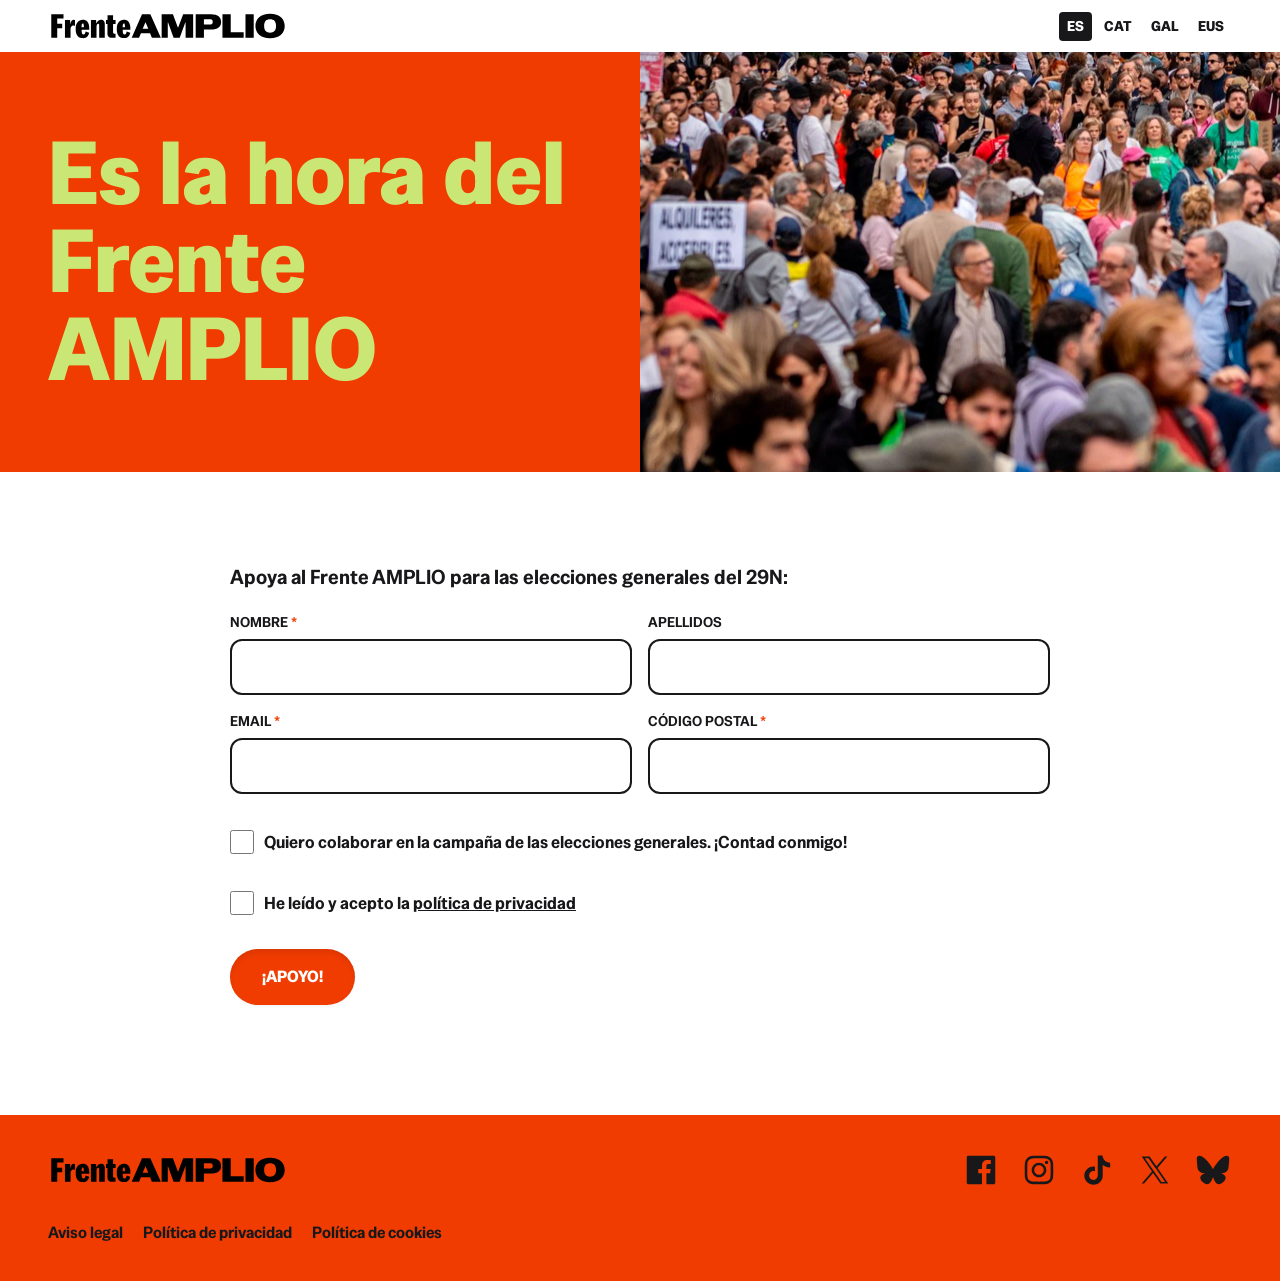
==== cat/index.html @ 1d63888c "add translations" ====
<!doctype html>
<html lang="ca">
<head>
  <meta charset="UTF-8">
  <meta name="viewport" content="width=device-width, initial-scale=1">
  <title>Front Ampli</title>
  <meta name="description" content="És l'hora del Front Ampli per a les eleccions generals del 29N">
  <meta property="og:locale" content="ca_ES">
  <meta property="og:type" content="website">
  <meta property="og:site_name" content="Front Ampli">
  <meta property="og:title" content="Front Ampli">
  <meta property="og:description" content="És l'hora del Front Ampli per a les eleccions generals del 29N">
  <meta property="og:url" content="https://frenteamplio.info/cat/">
  <meta property="og:image" content="https://frenteamplio.info/img/og.png">
  <meta property="og:image:alt" content="Front Ampli">
  <link rel="icon" type="image/png" href="/favicon/favicon-96x96.png" sizes="96x96" />
  <link rel="icon" type="image/svg+xml" href="/favicon/favicon.svg" />
  <link rel="shortcut icon" href="/favicon/favicon.ico" />
  <link rel="apple-touch-icon" sizes="180x180" href="/favicon/apple-touch-icon.png" />
  <meta name="apple-mobile-web-app-title" content="Front Ampli" />
  <link rel="manifest" href="/favicon/site.webmanifest" />
  <link rel="preload" href="/css/style.css" as="style" onload="this.onload=null;this.rel='stylesheet'">
  <noscript><link rel="stylesheet" href="/css/style.css"></noscript>
  <link rel="preload" as="image" href="/img/hero.png" fetchpriority="high">
  <style>
    *,*::before,*::after{box-sizing:border-box}
    body{margin:0;background:#fff;color:#18181b;font-family:"Special Gothic",system-ui,-apple-system,BlinkMacSystemFont,"Segoe UI",sans-serif;line-height:1.5}
    h1,p{overflow-wrap:break-word}
    h1{margin:0 0 16px;font-size:clamp(40px,7vw,88px);font-weight:700;line-height:1}
    p{margin:0 0 24px;font-size:clamp(16px,2vw,20px)}
    .site-header{display:flex;align-items:center;justify-content:space-between;padding:10px clamp(16px,4vw,48px)}
    .site-header a{color:inherit}
    .lang-switch{display:flex;gap:4px}
    .lang-switch a{padding:4px 8px;border-radius:4px;font-size:14px;font-weight:700;text-decoration:none}
    .lang-switch a[aria-current]{background:#18181b;color:#fff}
    .social{display:flex;flex-wrap:wrap;gap:20px;padding:0;list-style:none}
    .social li a{color:inherit;text-decoration:none}
    .social li a span{position:absolute;width:1px;height:1px;overflow:hidden;clip:rect(1px,1px,1px,1px)}
    .social li a svg{display:block;height:auto;max-width:100%;fill:#18181b}
    .hero{display:grid;grid-template-columns:1fr 1fr;align-items:stretch;}
    .hero-text{display:flex;flex-direction:column;align-items:flex-start;justify-content:center;padding:clamp(24px,6vw,80px) clamp(16px,4vw,48px)}
    @media(max-width:760px){.hero{grid-template-columns:1fr}.hero-image{min-height:240px;order:-1}.site-header .social{gap:10px}}
    @media(max-width:500px){.site-header .social{display:none}}
  </style>
</head>

<body class="body-home">
  <header class="site-header">
    <a class="logo" href="/cat/">
      <img src="/img/logo-cat.svg" alt="Logotip del Front Ampli" width="240px" height="32px">
    </a>
    <nav class="lang-switch" aria-label="Idioma"><a href="/" lang="es" hreflang="es" data-lang="es" title="Español">ES</a><a href="/cat/" lang="ca" hreflang="ca" data-lang="ca" title="Català" aria-current="true">CAT</a><a href="/gal/" lang="gl" hreflang="gl" data-lang="gl" title="Galego">GAL</a><a href="/eu/" lang="eu" hreflang="eu" data-lang="eu" title="Euskara">EUS</a></nav>
  </header>

  <main>
    <section class="hero">
      <div class="hero-text">
        <h1>És l'hora del Front Ampli</h1>
      </div>
      <div class="hero-image" role="img" aria-label="Imatge principal"></div>
    </section>

    <section class="join" id="apuntate">
      <div class="join-inner">
        <p id="signup-count" class="join-count" hidden></p>
        <p class="join-claim">
          <strong>Recolza el Front AMPLI per les eleccions generals del 29N:</strong>
        </p>

        <form id="registration-form" class="join-form" action="#" method="post">
          <div class="join-row">
            <label>
              <span>Nom</span>
              <input id="name" name="name" type="text" autocomplete="given-name" maxlength="100" required>
            </label>
            <label>
              <span>Cognoms</span>
              <input id="surname" name="surname" type="text" autocomplete="family-name" maxlength="100">
            </label>
          </div>
          <div class="join-row">
            <label>
              <span>Email</span>
              <input id="email" name="email" type="email" autocomplete="email" maxlength="254" required>
            </label>
            <label>
              <span>Codi postal</span>
              <input id="code" name="postal_code" type="text" autocomplete="postal-code" maxlength="30" pattern="\s*[A-Za-z0-9][A-Za-z0-9 \-]+\s*" title="Fes servir només lletres, números, espais o guions (mínim 2 caràcters)." required>
            </label>
          </div>
          <div class="join-row join-row--hpot" aria-hidden="true">
            <label>
              <span>País</span>
              <input id="country" name="country" type="text" tabindex="-1" autocomplete="off">
            </label>
          </div>

          <div class="consent">
            <input id="volunteer" name="volunteer" type="checkbox" value="true">
            <label for="volunteer">Vull col·laborar en la campanya de les eleccions generals. Compteu amb mi!</label>
          </div>

          <div class="consent">
            <input id="consent" name="consent" type="checkbox" value="true" required>
            <label for="consent">He llegit i accepto la <a href="/privacidad.html" target="_blank" rel="noopener">política de privacitat</a></label>
          </div>

          <div id="turnstile"></div>

          <button id="submit-button" class="btn" type="submit">A favor!</button>

          <p id="form-message" class="form-message" role="status" aria-live="polite"></p>
        </form>
      </div>
    </section>
  </main>

  <footer class="site-footer">
    <div class="site-footer-row">
      <a class="logo" href="/cat/">
        <img src="/img/logo-cat.svg" alt="Logotip del Front Ampli" width="240px" height="32px">
      </a>
      <ul class="social">
        <li>
          <a target="_blank" rel="noopener" href="https://www.facebook.com/people/Frente-Amplio/61595389439288/">
            <span>Facebook</span>
            <svg class="svg-icon" width="26" height="26" aria-hidden="true" role="img" focusable="false" viewBox="0 0 24 24" version="1.1" xmlns="http://www.w3.org/2000/svg" xmlns:xlink="http://www.w3.org/1999/xlink"><path d="M20.007,3H3.993C3.445,3,3,3.445,3,3.993v16.013C3,20.555,3.445,21,3.993,21h8.621v-6.971h-2.346v-2.717h2.346V9.31 c0-2.325,1.42-3.591,3.494-3.591c0.993,0,1.847,0.074,2.096,0.107v2.43l-1.438,0.001c-1.128,0-1.346,0.536-1.346,1.323v1.734h2.69 l-0.35,2.717h-2.34V21h4.587C20.555,21,21,20.555,21,20.007V3.993C21,3.445,20.555,3,20.007,3z"></path></svg>
          </a>
        </li>
        <li>
          <a target="_blank" rel="noopener" href="https://www.instagram.com/elfrenteamplio/">
            <span>Instagram</span>
            <svg class="svg-icon" width="26" height="26" aria-hidden="true" role="img" focusable="false" viewBox="0 0 24 24" version="1.1" xmlns="http://www.w3.org/2000/svg" xmlns:xlink="http://www.w3.org/1999/xlink"><path d="M12,4.622c2.403,0,2.688,0.009,3.637,0.052c0.877,0.04,1.354,0.187,1.671,0.31c0.42,0.163,0.72,0.358,1.035,0.673 c0.315,0.315,0.51,0.615,0.673,1.035c0.123,0.317,0.27,0.794,0.31,1.671c0.043,0.949,0.052,1.234,0.052,3.637 s-0.009,2.688-0.052,3.637c-0.04,0.877-0.187,1.354-0.31,1.671c-0.163,0.42-0.358,0.72-0.673,1.035 c-0.315,0.315-0.615,0.51-1.035,0.673c-0.317,0.123-0.794,0.27-1.671,0.31c-0.949,0.043-1.233,0.052-3.637,0.052 s-2.688-0.009-3.637-0.052c-0.877-0.04-1.354-0.187-1.671-0.31c-0.42-0.163-0.72-0.358-1.035-0.673 c-0.315-0.315-0.51-0.615-0.673-1.035c-0.123-0.317-0.27-0.794-0.31-1.671C4.631,14.688,4.622,14.403,4.622,12 s0.009-2.688,0.052-3.637c0.04-0.877,0.187-1.354,0.31-1.671c0.163-0.42,0.358-0.72,0.673-1.035 c0.315-0.315,0.615-0.51,1.035-0.673c0.317-0.123,0.794-0.27,1.671-0.31C9.312,4.631,9.597,4.622,12,4.622 M12,3 C9.556,3,9.249,3.01,8.289,3.054C7.331,3.098,6.677,3.25,6.105,3.472C5.513,3.702,5.011,4.01,4.511,4.511 c-0.5,0.5-0.808,1.002-1.038,1.594C3.25,6.677,3.098,7.331,3.054,8.289C3.01,9.249,3,9.556,3,12c0,2.444,0.01,2.751,0.054,3.711 c0.044,0.958,0.196,1.612,0.418,2.185c0.23,0.592,0.538,1.094,1.038,1.594c0.5,0.5,1.002,0.808,1.594,1.038 c0.572,0.222,1.227,0.375,2.185,0.418C9.249,20.99,9.556,21,12,21s2.751-0.01,3.711-0.054c0.958-0.044,1.612-0.196,2.185-0.418 c0.592-0.23,1.094-0.538,1.594-1.038c0.5-0.5,0.808-1.002,1.038-1.594c0.222-0.572,0.375-1.227,0.418-2.185 C20.99,14.751,21,14.444,21,12s-0.01-2.751-0.054-3.711c-0.044-0.958-0.196-1.612-0.418-2.185c-0.23-0.592-0.538-1.094-1.038-1.594 c-0.5-0.5-1.002-0.808-1.594-1.038c-0.572-0.222-1.227-0.375-2.185-0.418C14.751,3.01,14.444,3,12,3L12,3z M12,7.378 c-2.552,0-4.622,2.069-4.622,4.622S9.448,16.622,12,16.622s4.622-2.069,4.622-4.622S14.552,7.378,12,7.378z M12,15 c-1.657,0-3-1.343-3-3s1.343-3,3-3s3,1.343,3,3S13.657,15,12,15z M16.804,6.116c-0.596,0-1.08,0.484-1.08,1.08 s0.484,1.08,1.08,1.08c0.596,0,1.08-0.484,1.08-1.08S17.401,6.116,16.804,6.116z"></path></svg>
          </a>
        </li>
        <li>
          <a target="_blank" rel="noopener" href="https://www.tiktok.com/@elfrenteamplio">
            <span>TikTok</span>
            <svg class="svg-icon" width="26" height="26" aria-hidden="true" role="img" focusable="false" viewBox="0 0 24 24" version="1.1" xmlns="http://www.w3.org/2000/svg" xmlns:xlink="http://www.w3.org/1999/xlink"><path d="M20.2 7.4c-1.1 0-2-.4-2.8-.9-.9-.7-1.6-1.7-1.8-2.8-.1-.3-.1-.6-.1-.9h-3v12.7c0 1.2-.8 2.2-1.9 2.6-.3.1-.7.2-1 .1-.5 0-.9-.2-1.3-.4-.8-.5-1.3-1.3-1.3-2.3 0-1.5 1.2-2.8 2.8-2.8.3 0 .6.1.9.1V9.9c-.3 0-.6-.1-.9-.1-1.7 0-3.3.7-4.4 2-.8 1-1.4 2.2-1.4 3.4-.1 1.7.5 3.3 1.7 4.4.2.2.4.3.5.5 1 .8 2.3 1.2 3.6 1.2.3 0 .6 0 .9-.1 1.2-.2 2.4-.7 3.2-1.6 1.1-1.1 1.7-2.5 1.7-4V8.8c.5.4 1.1.7 1.7 1 1 .4 2 .6 3 .6V8.2l-.1-.8z"></path></svg>
          </a>
        </li>
        <li>
          <a target="_blank" rel="noopener" href="https://x.com/Frente_Amplio_">
            <span class="screen-reader-text">X</span>
            <svg class="svg-icon" width="26" height="26" aria-hidden="true" role="img" focusable="false" viewBox="0 0 24 24" version="1.1" xmlns="http://www.w3.org/2000/svg" xmlns:xlink="http://www.w3.org/1999/xlink"><path d="m13.6 10.7 6.2-7.3h-1.5l-5.4 6.3-4.3-6.2h-5l6.5 9.5-6.5 7.6h1.5l5.7-6.7 4.6 6.7h5l-6.8-9.9zm-2 2.4-.7-.9-5.3-7.6h2.3l4.3 6.1.7.9 5.5 7.9h-2.3l-4.5-6.4z"></path></svg>
          </a>
        </li>
        <li>
          <a target="_blank" rel="noopener" href="https://bsky.app/profile/frenteamplio.info">
            <span>Bsky</span>
            <svg class="svg-icon" width="26" height="26" aria-hidden="true" role="img" focusable="false" viewBox="0 0 24 24" version="1.1" xmlns="http://www.w3.org/2000/svg" xmlns:xlink="http://www.w3.org/1999/xlink"><path d="M6.19 4.19c2.35 1.76 4.88 5.34 5.81 7.26.93-1.92 3.46-5.5 5.81-7.26 1.7-1.27 4.44-2.26 4.44.88 0 .63-.36 5.26-.57 6.01-.73 2.61-3.4 3.28-5.77 2.88 4.15.71 5.2 3.04 2.92 5.38-4.33 4.44-6.22-1.11-6.7-2.54-.09-.26-.13-.38-.13-.28 0-.1-.04.02-.13.28-.48 1.42-2.38 6.98-6.7 2.54-2.28-2.34-1.22-4.67 2.92-5.38-2.37.4-5.04-.26-5.77-2.88-.21-.75-.57-5.39-.57-6.01 0-3.13 2.75-2.15 4.44-.88Z"></path></svg>
          </a>
        </li>
        <!-- <li>
          <a target="_blank" rel="noopener" href="https://www.youtube.com/@FRENTEAMPLIO/videos">
            <span>YouTube</span>
            <svg class="svg-icon" width="26" height="26" aria-hidden="true" role="img" focusable="false" viewBox="0 0 24 24" version="1.1" xmlns="http://www.w3.org/2000/svg" xmlns:xlink="http://www.w3.org/1999/xlink"><path d="M21.8,8.001c0,0-0.195-1.378-0.795-1.985c-0.76-0.797-1.613-0.801-2.004-0.847c-2.799-0.202-6.997-0.202-6.997-0.202 h-0.009c0,0-4.198,0-6.997,0.202C4.608,5.216,3.756,5.22,2.995,6.016C2.395,6.623,2.2,8.001,2.2,8.001S2,9.62,2,11.238v1.517 c0,1.618,0.2,3.237,0.2,3.237s0.195,1.378,0.795,1.985c0.761,0.797,1.76,0.771,2.205,0.855c1.6,0.153,6.8,0.201,6.8,0.201 s4.203-0.006,7.001-0.209c0.391-0.047,1.243-0.051,2.004-0.847c0.6-0.607,0.795-1.985,0.795-1.985s0.2-1.618,0.2-3.237v-1.517 C22,9.62,21.8,8.001,21.8,8.001z M9.935,14.594l-0.001-5.62l5.404,2.82L9.935,14.594z"></path></svg>
          </a>
        </li> -->
      </ul>
    </div>
    <div class="site-footer-row">
      <nav>
        <ul>
          <li><a href="/legal.html">Avís legal</a></li>
          <li><a href="/privacidad.html">Política de privacitat</a></li>
          <li><a href="/cookies.html">Política de cookies</a></li>
        </ul>
      </nav>
    </div>
  </footer>

  <script src="/js/app.js" defer></script>
  <script src="https://challenges.cloudflare.com/turnstile/v0/api.js?render=explicit&onload=onTurnstileLoad" onerror="onTurnstileLoadError()" defer></script>
</body>
</html>
---- css/style.css ----
@font-face {
  font-family: "Special Gothic";
  src: url("../fonts/Special_Gothic/static/SpecialGothic-Regular.ttf") format("truetype");
  font-style: normal;
  font-weight: 400;
  font-display: swap;
}

@font-face {
  font-family: "Special Gothic";
  src: url("../fonts/Special_Gothic/static/SpecialGothic-Medium.ttf") format("truetype");
  font-style: normal;
  font-weight: 500;
  font-display: swap;
}

@font-face {
  font-family: "Special Gothic";
  src: url("../fonts/Special_Gothic/static/SpecialGothic-SemiBold.ttf") format("truetype");
  font-style: normal;
  font-weight: 600;
  font-display: swap;
}

@font-face {
  font-family: "Special Gothic";
  src: url("../fonts/Special_Gothic/static/SpecialGothic-Bold.ttf") format("truetype");
  font-style: normal;
  font-weight: 700;
  font-display: swap;
}

@font-face {
  font-family: "Special Gothic";
  src: url("../fonts/Special_Gothic/SpecialGothic-VariableFont_wdth,wght.ttf") format("truetype");
  font-style: normal;
  font-weight: 400 700;
  font-stretch: 75% 125%;
  font-display: swap;
}

/** Reset **/

*,
*::before,
*::after {
  box-sizing: border-box;
}

* {
  margin: 0;
  padding: 0;
}

html {
  -webkit-text-size-adjust: 100%;
  text-size-adjust: 100%;
  display: block;
}

body {
  line-height: 1.5;
  -webkit-font-smoothing: antialiased;
  display: block;
}

img,
picture,
svg,
video {
  display: block;
  max-width: 100%;
}

input,
button,
textarea,
select {
  font: inherit;
  color: inherit;
}

button {
  background: none;
  border: 0;
  cursor: pointer;
}

ul[class],
ol[class] {
  list-style: none;
}

a {
  color: inherit;
}

strong {
  font-weight: bold;
  font-weight: 600;
}

h1,
h2,
h3,
h4,
h5,
h6 {
  font-size: inherit;
  font-weight: inherit;
}

p,
h1,
h2,
h3,
h4,
h5,
h6 {
  overflow-wrap: break-word;
}

/** Common styles **/

:root {
  --color-primary: #F03C00;
  --color-primary-alt: #f4ada1;
  --color-primary-text: #ffffff;
  --color-secondary: #CAE776;
  --color-secondary-alt: #d6ff56;
  --color-terciary: #CAB9EE;
  --color-terciary-alt: #7370fd;

  --color-bg: #ffffff;
  --color-text: #18181b;
  --color-selection: var(--color-secondary);
  --color-muted: #555555;
  --color-social: var(--color-primary);
  --color-social-hover: var(--color-primary-alt);
  --color-whatsapp: #25d366;
  --color-whatsapp-text: #ffffff;
  
  --color-button-bg: var(--color-primary);
  --color-button-text: var(--color-primary-text);
  
  --color-hero-title: var(--color-secondary);
  --color-hero-text: var(--color-text);
  --color-hero-selection: var(--color-terciary);
  --color-hero-selection-text: var(--color-secondary);
  
  --color-form-bg: #FFFFFF;
  --color-form-text: var(--color-text);
  --color-form-selection: var(--color-terciary);
  --color-form-border: var(--color-text);
  --color-form-required: var(--color-primary);
  --color-form-focus: var(--color-terciary-alt);
  --color-form-checkbox: var(--color-secondary);
  --color-form-message-error: var(--color-primary);
  --color-form-message-invalid: var(--color-primary);
  --color-form-message-success: var(--color-secondary);
  
  --color-footer-bg: var(--color-primary);
  --color-footer-text: var(--color-text);

  --color-legal-link: var(--color-primary);
  --color-textpage-back: var(--color-primary);
}

*::selection {
  background: var(--color-selection);
}
*::-moz-selection {
  background: var(--color-selection);
}
*::-webkit-selection {
  background: var(--color-selection);
}

body {
  font-family: "Special Gothic", system-ui, -apple-system, BlinkMacSystemFont, "Segoe UI", sans-serif;
  background: var(--color-bg);
  color: var(--color-text);
  line-height: 1.5;
}

h1,
h2,
h3 {
  margin: 0 0 16px;
  line-height: 1;
  font-weight: 700;
}

h1 {
  font-size: clamp(40px, 7vw, 88px);
}

h2 {
  font-size: clamp(30px, 5vw, 56px);
}

h3 {
  font-size: clamp(24px, 4vw, 32px);
}

p {
  margin: 0 0 24px;
  font-size: clamp(16px, 2vw, 20px);
}

li {
  font-size: clamp(16px, 2vw, 20px);
}

/* Buttons */

.btn {
  position: relative;
  display: inline-block;
  width: auto;
  padding: 16px 32px;
  border-radius: 999px;
  background: var(--color-button-bg);
  color: var(--color-button-text);
  font: inherit;
  font-weight: 700;
  text-decoration: none;
  text-transform: uppercase;
  border: none;
  user-select: none;
  cursor: pointer;
  transition: all 100ms linear;
  box-shadow: inset 0 4px 6px -1px rgb(0 0 0 / 0.1), 
              0 2px 4px -2px rgb(0 0 0 / 0.1);
  isolation: isolate;
}

.btn:active {
  box-shadow: inset 0 0 0 4px #043b3f6b;
}

.btn::before {
  content: "";
  width: 100%;
  height: 100%;
  background-color: var(--color-button-bg);
  color: var(--color-button-text);
  position: absolute;
  border-radius: inherit;
  z-index: -1;
  top: 0;
  left: 0;
  transition: all 500ms ease-in-out;
  opacity: 0;
  animation: flash 100ms ease-in-out;
  transform: scaleX(2) scaleY(2);
}

.btn:hover::before {
  opacity: 1;
  transform: scaleX(1) scaleY(1);
}

@keyframes flash {
  0% {
    opacity: 1;
    transform: translate(45px);
  }
  100% {
    opacity: 0;
    transform: translate(0);
  }
}

.btn-small {
  padding: 8px 20px;
}

.primary {
  color: var(--color-primary) !important;
}

/** Header **/

.site-header {
  display: flex;
  align-items: center;
  justify-content: space-between;
  padding: 10px clamp(16px, 4vw, 48px);
}

.site-header a {
  color: inherit;
}

.lang-switch {
  display: flex;
  gap: 4px;
}

.lang-switch a {
  padding: 4px 8px;
  border-radius: 4px;
  font-size: 14px;
  font-weight: 700;
  text-decoration: none;
}

.lang-switch a[aria-current] {
  background: var(--color-text);
  color: var(--color-bg);
}

.body-thanks .lang-switch a[aria-current] {
  background: var(--color-bg);
  color: var(--color-primary);
}

.body-thanks .site-header,
.body-textpage .site-header {
  background: var(--color-primary);
}

.logo {
  font-size: 22px;
  font-weight: 700;
  text-decoration: none;
  text-transform: uppercase;
}

.logo img {
  height: 32px;
  width: auto;
}

/** Hero section **/

.hero {
  display: grid;
  grid-template-columns: 1fr 1fr;
  align-items: stretch;
  background: var(--color-primary) !important;
  color: var(--color-hero-text);
}

.hero-text {
  display: flex;
  flex-direction: column;
  align-items: space-between;
  justify-content: center;
  padding: clamp(24px, 6vw, 80px) clamp(16px, 4.2vw, 56px);
}

.hero-text *::selection {
  background: var(--color-hero-selection);
}
.hero-text *::-moz-selection {
  background: var(--color-hero-selection);
}
.hero-text *::-webkit-selection {
  background: var(--color-hero-selection);
}

.hero-text h1 {
  color: var(--color-hero-title) !important;
  margin-bottom: 2px;
}

.hero-text p {
  color: var(--color-hero-text) !important;
  font-weight: 600;
  line-height: 1.25;
  font-size: clamp(20px, 2.6vw, 34px);
  margin: 0;
}

.hero-text p::selection {
  background: var(--color-hero-selection-text);
}
.hero-text p::-moz-selection {
  background: var(--color-hero-selection-text);
}
.hero-text p::-webkit-selection {
  background: var(--color-hero-selection-text);
}

.hero-image {
  min-height: 420px;
  background-image: url('/img/hero1.webp'), url('/img/hero1.jpg') !important;
  background-size: cover;
  object-fit: cover;
  background-position: center center;
}

/** Join form **/

.join {
  padding: clamp(32px, 7vw, 96px) clamp(16px, 4vw, 48px) clamp(24px, 5vw, 64px);
  background: var(--color-form-bg);
  color: var(--color-form-text);
}

.join *::selection {
  background: var(--color-form-selection);
}
.join *::-moz-selection {
  background: var(--color-form-selection);
}
.join *::-webkit-selection {
  background: var(--color-form-selection);
}

.join-inner {
  max-width: 820px;
  margin: 0 auto;
}

.join-claim p {
  font-size: clamp(20px, 2vw, 29px);
}

.join-claim {
  margin-bottom: 20px;
}

.join-count {
  margin: 0 0 4px;
}

.join-count strong {
  color: var(--color-primary);
}

.join-form {
  display: grid;
  gap: 16px;
}

.join-row {
  display: grid;
  grid-template-columns: 1fr 1fr;
  gap: 16px;
}

.join-row--hpot {
  display: none;
}

.join-row label:has(input:required) > span::after {
  content: " *";
  color: var(--color-form-required);
}

.join-form label span {
  display: block;
  margin-bottom: 6px;
  font-size: 14px;
  font-weight: 600;
  text-transform: uppercase;
}

.form-message {
  margin: 0;
  min-height: 1.5em;
  padding: 6px 12px;
  color: var(--color-text);
}

.form-message.is-error {
  background: var(--color-form-message-error);
}

.form-message.is-success {
  background: var(--color-form-message-success);
}

.join-form input {
  outline: 3px solid transparent;
  outline-offset: 2px;
  transition: outline-color 0.2s ease;
}

.join-form input[aria-invalid="true"] {
  border-color: var(--color-form-message-invalid);
  outline: 2px solid rgba(220, 38, 38, 0.3);
}

.join-form select {
  width: 100%;
  padding: 14px 16px;
  border: 2px solid var(--color-form-border);
  border-radius: 12px;
  background: var(--color-bg);
  color: var(--color-form-text);
  font: inherit;
}

.join-row label:has(select:required) > span::after {
  content: " *";
  color: var(--color-form-required);
}

.join-form input[type="text"],
.join-form input[type="tel"],
.join-form input[type="email"] {
  width: 100%;
  padding: 14px 16px;
  border: 2px solid var(--color-form-border);
  border-radius: 12px;
  background: var(--color-bg);
  color: var(--color-form-text);
  font: inherit;
}

.join-form input:focus-visible,
.join-form select:focus-visible {
  outline-color: var(--color-form-focus);
}

.join-form .consent {
  display: flex;
  align-items: flex-start;
  gap: 10px;
  margin: 0;
  color: var(--color-form-text);
  font-size: 14px;
  margin-top: 20px;
}

.join-form .consent input[type="checkbox"] {
  flex: 0 0 24px;
  width: 24px;
  height: 24px;
  accent-color: var(--color-form-checkbox);
  cursor: pointer;
  border: 2px solid var(--color-form-border);
}

.join-form .consent label {
  margin: 0 0;
  text-transform: none;
  font-size: 17px;
  cursor: pointer;
  font-weight: 600;
}

.join-form .consent a {
  color: inherit;
}

.join-form .btn {
  justify-self: start;
}

/** Footer **/

.site-footer {
  padding: 36px clamp(16px, 4vw, 48px) 20px;
  background-color: var(--color-footer-bg);
  color: var(--color-footer-text);
}

.site-footer-row {
  display: flex;
  flex-wrap: wrap;
  align-items: center;
  justify-content: center;
  gap: 32px 16px;
  margin-bottom: 16px;
}

@media screen and (min-width: 572px) {
  .site-footer-row {
    justify-content: space-between;
  }
}

.site-footer ul {
  display: flex;
  flex-wrap: wrap;
  gap: 20px;
  padding: 0;
  justify-content: center;
}

.site-footer ul li {
  list-style: none;
  font-size: 16px;
}

.site-footer ul li a {
  color: inherit;
  text-decoration: none;
  position: relative;
  font-weight: 600;
}

.site-footer nav ul li a::before {
  content: "";
  position: absolute;
  display: block;
  width: 100%;
  height: 2px;
  bottom: 0;
  left: 0;
  background-color: currentColor;
  transform: scaleX(0);
  transition: transform 0.3s ease;
}

.site-footer nav ul li a:hover::before {
  transform: scaleX(1);
}

.site-footer nav {
  margin-top: 16px;
}

@media (max-width: 760px) {
  .hero,
  .join-row {
    grid-template-columns: 1fr;
  }

  .hero-image {
    min-height: 240px;
  }

  .hero-image {
    order: -1;
  }
}

/** Social Media Icons **/

.social {
  display: flex;
  flex-wrap: wrap;
  gap: 20px;
  padding: 0;
}

.social li {
  list-style: none;
}

.social li a {
  color: inherit;
  text-decoration: none;
}

.social li a span {
  position: absolute;
  height: 1px;
  width: 1px;
  clip: rect(1px, 1px, 1px, 1px);
  overflow: hidden;
}

.social li a svg {
  fill: var(--color-text) !important;
  transition: fill 0.2s ease, transform 0.2s ease;
  height: auto;
}

.social li a:hover svg {
  fill: var(--color-social-hover) !important;
  transform: scale(1.1);
}

@media (min-width: 768px) {
  .social li a svg {
    width: 30px;
  }
}

@media (min-width: 1200px) {
  .social li a svg {
    width: 38px;
  }
}

/** TOS pages **/

.textpage-shell {
  width: min(100% - 40px, 820px);
  margin: 0 auto;
  padding: 36px 0 72px;
}

.textpage-back {
  display: inline-block;
  margin-top: 20px;
  color: var(--color-textpage-back);
  font-size: 16px;
  text-decoration: none;
  position: relative;
}

.textpage-back::before {
  content: "";
  position: absolute;
  display: block;
  width: 100%;
  height: 2px;
  bottom: 0;
  left: 0;
  background-color: currentColor;
  transform: scaleX(0);
  transition: transform 0.3s ease;
}

.textpage-back:hover::before {
  transform: scaleX(1);
}

.textpage-content {
  font-size: 16px;
  line-height: 1.75;
  overflow-wrap: anywhere;
}

.textpage-content h1,
.textpage-content h2 {
  line-height: 1.25;
}

.textpage-content h1 {
  margin: 0 0 28px;
  font-size: 34px;
}

.textpage-content h2 {
  margin: 36px 0 12px;
  font-size: 21px;
}

.textpage-content h3 {
  margin: 36px 0 12px;
  font-size: 18px;
}

.textpage-content p,
.textpage-content ul {
  margin: 0 0 18px;
}

.textpage-content ul {
  padding-left: 24px;
}

.textpage-content li {
  padding-left: 4px;
  margin: 6px 0;
}

.textpage-content a {
  color: var(--color-legal-link);
  text-decoration: none;
  position: relative;
}

.textpage-content a::before {
  content: "";
  position: absolute;
  display: block;
  width: 100%;
  height: 2px;
  bottom: 0;
  left: 0;
  background-color: currentColor;
  transform: scaleX(0);
  transition: transform 0.3s ease;
}

.textpage-content a:hover::before {
  transform: scaleX(1);
}

@media (max-width: 520px) {
  .textpage-shell {
    width: min(100% - 28px, 820px);
    padding: 24px 0 40px;
  }
}

/** Thanks page **/

.thanks {
  display: flex;
  align-items: center;
  justify-content: center;
  min-height: calc(100vh - 230px);
  padding: clamp(32px, 7vw, 96px) clamp(16px, 4vw, 48px);
}

.thanks-inner {
  display: flex;
  flex-direction: column;
  align-items: flex-start;
  gap: 24px;
  width: 100%;
  max-width: 720px;
}

.thanks-inner h2 {
  font-size: 24px;
  line-height: 1.4;
  margin-bottom: 0;
}

.thanks-share-info {
  margin-top: 0;
  margin-bottom: 0;
}

.thanks-share,
.thanks-channel,
.thanks-social {
  overflow-x: clip;
}

.thanks-share {
  display: flex;
  flex-wrap: wrap;
  gap: 12px;
  justify-content: center;
  width: 100%;
}

.thanks-share-img-link {
  display: inline-block;
  margin: 0 auto 0;
}

.thanks-share-img {
  display: inline-block;
  width: 100%;
  max-width: 400px;
  height: auto;
}

.thanks-channel-info {
  margin-top: 30px;
  margin-bottom: 0;
}

.thanks-channel {
  display: flex;
  flex-wrap: wrap;
  gap: 12px;
  justify-content: center;
  width: 100%;
}

.share-whatsapp {
  display: inline-flex;
  align-items: center;
  gap: 10px;
  color: var(--color-whatsapp-text) !important;
}

.share-whatsapp {
  background: var(--color-whatsapp);
}

.share-whatsapp-alt {
  background: var(--color-primary);
}

.share-whatsapp::before {
  background-color: var(--color-whatsapp);
}

.thanks-social-info {
  margin-top: 30px;
  margin-bottom: 0;
}

.thanks-social {
  margin-bottom: 20px;
  justify-content: center;
  width: 100%;
}

.thanks-social li a svg {
  width: 42px !important;
  fill: var(--color-primary) !important;
}

.thanks-back {
  font-weight: 600;
  text-underline-offset: 3px;
}
---- css/style.css ----
@font-face {
  font-family: "Special Gothic";
  src: url("../fonts/Special_Gothic/static/SpecialGothic-Regular.ttf") format("truetype");
  font-style: normal;
  font-weight: 400;
  font-display: swap;
}

@font-face {
  font-family: "Special Gothic";
  src: url("../fonts/Special_Gothic/static/SpecialGothic-Medium.ttf") format("truetype");
  font-style: normal;
  font-weight: 500;
  font-display: swap;
}

@font-face {
  font-family: "Special Gothic";
  src: url("../fonts/Special_Gothic/static/SpecialGothic-SemiBold.ttf") format("truetype");
  font-style: normal;
  font-weight: 600;
  font-display: swap;
}

@font-face {
  font-family: "Special Gothic";
  src: url("../fonts/Special_Gothic/static/SpecialGothic-Bold.ttf") format("truetype");
  font-style: normal;
  font-weight: 700;
  font-display: swap;
}

@font-face {
  font-family: "Special Gothic";
  src: url("../fonts/Special_Gothic/SpecialGothic-VariableFont_wdth,wght.ttf") format("truetype");
  font-style: normal;
  font-weight: 400 700;
  font-stretch: 75% 125%;
  font-display: swap;
}

/** Reset **/

*,
*::before,
*::after {
  box-sizing: border-box;
}

* {
  margin: 0;
  padding: 0;
}

html {
  -webkit-text-size-adjust: 100%;
  text-size-adjust: 100%;
  display: block;
}

body {
  line-height: 1.5;
  -webkit-font-smoothing: antialiased;
  display: block;
}

img,
picture,
svg,
video {
  display: block;
  max-width: 100%;
}

input,
button,
textarea,
select {
  font: inherit;
  color: inherit;
}

button {
  background: none;
  border: 0;
  cursor: pointer;
}

ul[class],
ol[class] {
  list-style: none;
}

a {
  color: inherit;
}

strong {
  font-weight: bold;
  font-weight: 600;
}

h1,
h2,
h3,
h4,
h5,
h6 {
  font-size: inherit;
  font-weight: inherit;
}

p,
h1,
h2,
h3,
h4,
h5,
h6 {
  overflow-wrap: break-word;
}

/** Common styles **/

:root {
  --color-primary: #F03C00;
  --color-primary-alt: #f4ada1;
  --color-primary-text: #ffffff;
  --color-secondary: #CAE776;
  --color-secondary-alt: #d6ff56;
  --color-terciary: #CAB9EE;
  --color-terciary-alt: #7370fd;

  --color-bg: #ffffff;
  --color-text: #18181b;
  --color-selection: var(--color-secondary);
  --color-muted: #555555;
  --color-social: var(--color-primary);
  --color-social-hover: var(--color-primary-alt);
  --color-whatsapp: #25d366;
  --color-whatsapp-text: #ffffff;
  
  --color-button-bg: var(--color-primary);
  --color-button-text: var(--color-primary-text);
  
  --color-hero-title: var(--color-secondary);
  --color-hero-text: var(--color-text);
  --color-hero-selection: var(--color-terciary);
  --color-hero-selection-text: var(--color-secondary);
  
  --color-form-bg: #FFFFFF;
  --color-form-text: var(--color-text);
  --color-form-selection: var(--color-terciary);
  --color-form-border: var(--color-text);
  --color-form-required: var(--color-primary);
  --color-form-focus: var(--color-terciary-alt);
  --color-form-checkbox: var(--color-secondary);
  --color-form-message-error: var(--color-primary);
  --color-form-message-invalid: var(--color-primary);
  --color-form-message-success: var(--color-secondary);
  
  --color-footer-bg: var(--color-primary);
  --color-footer-text: var(--color-text);

  --color-legal-link: var(--color-primary);
  --color-textpage-back: var(--color-primary);
}

*::selection {
  background: var(--color-selection);
}
*::-moz-selection {
  background: var(--color-selection);
}
*::-webkit-selection {
  background: var(--color-selection);
}

body {
  font-family: "Special Gothic", system-ui, -apple-system, BlinkMacSystemFont, "Segoe UI", sans-serif;
  background: var(--color-bg);
  color: var(--color-text);
  line-height: 1.5;
}

h1,
h2,
h3 {
  margin: 0 0 16px;
  line-height: 1;
  font-weight: 700;
}

h1 {
  font-size: clamp(40px, 7vw, 88px);
}

h2 {
  font-size: clamp(30px, 5vw, 56px);
}

h3 {
  font-size: clamp(24px, 4vw, 32px);
}

p {
  margin: 0 0 24px;
  font-size: clamp(16px, 2vw, 20px);
}

li {
  font-size: clamp(16px, 2vw, 20px);
}

/* Buttons */

.btn {
  position: relative;
  display: inline-block;
  width: auto;
  padding: 16px 32px;
  border-radius: 999px;
  background: var(--color-button-bg);
  color: var(--color-button-text);
  font: inherit;
  font-weight: 700;
  text-decoration: none;
  text-transform: uppercase;
  border: none;
  user-select: none;
  cursor: pointer;
  transition: all 100ms linear;
  box-shadow: inset 0 4px 6px -1px rgb(0 0 0 / 0.1), 
              0 2px 4px -2px rgb(0 0 0 / 0.1);
  isolation: isolate;
}

.btn:active {
  box-shadow: inset 0 0 0 4px #043b3f6b;
}

.btn::before {
  content: "";
  width: 100%;
  height: 100%;
  background-color: var(--color-button-bg);
  color: var(--color-button-text);
  position: absolute;
  border-radius: inherit;
  z-index: -1;
  top: 0;
  left: 0;
  transition: all 500ms ease-in-out;
  opacity: 0;
  animation: flash 100ms ease-in-out;
  transform: scaleX(2) scaleY(2);
}

.btn:hover::before {
  opacity: 1;
  transform: scaleX(1) scaleY(1);
}

@keyframes flash {
  0% {
    opacity: 1;
    transform: translate(45px);
  }
  100% {
    opacity: 0;
    transform: translate(0);
  }
}

.btn-small {
  padding: 8px 20px;
}

.primary {
  color: var(--color-primary) !important;
}

/** Header **/

.site-header {
  display: flex;
  align-items: center;
  justify-content: space-between;
  padding: 10px clamp(16px, 4vw, 48px);
}

.site-header a {
  color: inherit;
}

.lang-switch {
  display: flex;
  gap: 4px;
}

.lang-switch a {
  padding: 4px 8px;
  border-radius: 4px;
  font-size: 14px;
  font-weight: 700;
  text-decoration: none;
}

.lang-switch a[aria-current] {
  background: var(--color-text);
  color: var(--color-bg);
}

.body-thanks .lang-switch a[aria-current] {
  background: var(--color-bg);
  color: var(--color-primary);
}

.body-thanks .site-header,
.body-textpage .site-header {
  background: var(--color-primary);
}

.logo {
  font-size: 22px;
  font-weight: 700;
  text-decoration: none;
  text-transform: uppercase;
}

.logo img {
  height: 32px;
  width: auto;
}

/** Hero section **/

.hero {
  display: grid;
  grid-template-columns: 1fr 1fr;
  align-items: stretch;
  background: var(--color-primary) !important;
  color: var(--color-hero-text);
}

.hero-text {
  display: flex;
  flex-direction: column;
  align-items: space-between;
  justify-content: center;
  padding: clamp(24px, 6vw, 80px) clamp(16px, 4.2vw, 56px);
}

.hero-text *::selection {
  background: var(--color-hero-selection);
}
.hero-text *::-moz-selection {
  background: var(--color-hero-selection);
}
.hero-text *::-webkit-selection {
  background: var(--color-hero-selection);
}

.hero-text h1 {
  color: var(--color-hero-title) !important;
  margin-bottom: 2px;
}

.hero-text p {
  color: var(--color-hero-text) !important;
  font-weight: 600;
  line-height: 1.25;
  font-size: clamp(20px, 2.6vw, 34px);
  margin: 0;
}

.hero-text p::selection {
  background: var(--color-hero-selection-text);
}
.hero-text p::-moz-selection {
  background: var(--color-hero-selection-text);
}
.hero-text p::-webkit-selection {
  background: var(--color-hero-selection-text);
}

.hero-image {
  min-height: 420px;
  background-image: url('/img/hero1.webp'), url('/img/hero1.jpg') !important;
  background-size: cover;
  object-fit: cover;
  background-position: center center;
}

/** Join form **/

.join {
  padding: clamp(32px, 7vw, 96px) clamp(16px, 4vw, 48px) clamp(24px, 5vw, 64px);
  background: var(--color-form-bg);
  color: var(--color-form-text);
}

.join *::selection {
  background: var(--color-form-selection);
}
.join *::-moz-selection {
  background: var(--color-form-selection);
}
.join *::-webkit-selection {
  background: var(--color-form-selection);
}

.join-inner {
  max-width: 820px;
  margin: 0 auto;
}

.join-claim p {
  font-size: clamp(20px, 2vw, 29px);
}

.join-claim {
  margin-bottom: 20px;
}

.join-count {
  margin: 0 0 4px;
}

.join-count strong {
  color: var(--color-primary);
}

.join-form {
  display: grid;
  gap: 16px;
}

.join-row {
  display: grid;
  grid-template-columns: 1fr 1fr;
  gap: 16px;
}

.join-row--hpot {
  display: none;
}

.join-row label:has(input:required) > span::after {
  content: " *";
  color: var(--color-form-required);
}

.join-form label span {
  display: block;
  margin-bottom: 6px;
  font-size: 14px;
  font-weight: 600;
  text-transform: uppercase;
}

.form-message {
  margin: 0;
  min-height: 1.5em;
  padding: 6px 12px;
  color: var(--color-text);
}

.form-message.is-error {
  background: var(--color-form-message-error);
}

.form-message.is-success {
  background: var(--color-form-message-success);
}

.join-form input {
  outline: 3px solid transparent;
  outline-offset: 2px;
  transition: outline-color 0.2s ease;
}

.join-form input[aria-invalid="true"] {
  border-color: var(--color-form-message-invalid);
  outline: 2px solid rgba(220, 38, 38, 0.3);
}

.join-form select {
  width: 100%;
  padding: 14px 16px;
  border: 2px solid var(--color-form-border);
  border-radius: 12px;
  background: var(--color-bg);
  color: var(--color-form-text);
  font: inherit;
}

.join-row label:has(select:required) > span::after {
  content: " *";
  color: var(--color-form-required);
}

.join-form input[type="text"],
.join-form input[type="tel"],
.join-form input[type="email"] {
  width: 100%;
  padding: 14px 16px;
  border: 2px solid var(--color-form-border);
  border-radius: 12px;
  background: var(--color-bg);
  color: var(--color-form-text);
  font: inherit;
}

.join-form input:focus-visible,
.join-form select:focus-visible {
  outline-color: var(--color-form-focus);
}

.join-form .consent {
  display: flex;
  align-items: flex-start;
  gap: 10px;
  margin: 0;
  color: var(--color-form-text);
  font-size: 14px;
  margin-top: 20px;
}

.join-form .consent input[type="checkbox"] {
  flex: 0 0 24px;
  width: 24px;
  height: 24px;
  accent-color: var(--color-form-checkbox);
  cursor: pointer;
  border: 2px solid var(--color-form-border);
}

.join-form .consent label {
  margin: 0 0;
  text-transform: none;
  font-size: 17px;
  cursor: pointer;
  font-weight: 600;
}

.join-form .consent a {
  color: inherit;
}

.join-form .btn {
  justify-self: start;
}

/** Footer **/

.site-footer {
  padding: 36px clamp(16px, 4vw, 48px) 20px;
  background-color: var(--color-footer-bg);
  color: var(--color-footer-text);
}

.site-footer-row {
  display: flex;
  flex-wrap: wrap;
  align-items: center;
  justify-content: center;
  gap: 32px 16px;
  margin-bottom: 16px;
}

@media screen and (min-width: 572px) {
  .site-footer-row {
    justify-content: space-between;
  }
}

.site-footer ul {
  display: flex;
  flex-wrap: wrap;
  gap: 20px;
  padding: 0;
  justify-content: center;
}

.site-footer ul li {
  list-style: none;
  font-size: 16px;
}

.site-footer ul li a {
  color: inherit;
  text-decoration: none;
  position: relative;
  font-weight: 600;
}

.site-footer nav ul li a::before {
  content: "";
  position: absolute;
  display: block;
  width: 100%;
  height: 2px;
  bottom: 0;
  left: 0;
  background-color: currentColor;
  transform: scaleX(0);
  transition: transform 0.3s ease;
}

.site-footer nav ul li a:hover::before {
  transform: scaleX(1);
}

.site-footer nav {
  margin-top: 16px;
}

@media (max-width: 760px) {
  .hero,
  .join-row {
    grid-template-columns: 1fr;
  }

  .hero-image {
    min-height: 240px;
  }

  .hero-image {
    order: -1;
  }
}

/** Social Media Icons **/

.social {
  display: flex;
  flex-wrap: wrap;
  gap: 20px;
  padding: 0;
}

.social li {
  list-style: none;
}

.social li a {
  color: inherit;
  text-decoration: none;
}

.social li a span {
  position: absolute;
  height: 1px;
  width: 1px;
  clip: rect(1px, 1px, 1px, 1px);
  overflow: hidden;
}

.social li a svg {
  fill: var(--color-text) !important;
  transition: fill 0.2s ease, transform 0.2s ease;
  height: auto;
}

.social li a:hover svg {
  fill: var(--color-social-hover) !important;
  transform: scale(1.1);
}

@media (min-width: 768px) {
  .social li a svg {
    width: 30px;
  }
}

@media (min-width: 1200px) {
  .social li a svg {
    width: 38px;
  }
}

/** TOS pages **/

.textpage-shell {
  width: min(100% - 40px, 820px);
  margin: 0 auto;
  padding: 36px 0 72px;
}

.textpage-back {
  display: inline-block;
  margin-top: 20px;
  color: var(--color-textpage-back);
  font-size: 16px;
  text-decoration: none;
  position: relative;
}

.textpage-back::before {
  content: "";
  position: absolute;
  display: block;
  width: 100%;
  height: 2px;
  bottom: 0;
  left: 0;
  background-color: currentColor;
  transform: scaleX(0);
  transition: transform 0.3s ease;
}

.textpage-back:hover::before {
  transform: scaleX(1);
}

.textpage-content {
  font-size: 16px;
  line-height: 1.75;
  overflow-wrap: anywhere;
}

.textpage-content h1,
.textpage-content h2 {
  line-height: 1.25;
}

.textpage-content h1 {
  margin: 0 0 28px;
  font-size: 34px;
}

.textpage-content h2 {
  margin: 36px 0 12px;
  font-size: 21px;
}

.textpage-content h3 {
  margin: 36px 0 12px;
  font-size: 18px;
}

.textpage-content p,
.textpage-content ul {
  margin: 0 0 18px;
}

.textpage-content ul {
  padding-left: 24px;
}

.textpage-content li {
  padding-left: 4px;
  margin: 6px 0;
}

.textpage-content a {
  color: var(--color-legal-link);
  text-decoration: none;
  position: relative;
}

.textpage-content a::before {
  content: "";
  position: absolute;
  display: block;
  width: 100%;
  height: 2px;
  bottom: 0;
  left: 0;
  background-color: currentColor;
  transform: scaleX(0);
  transition: transform 0.3s ease;
}

.textpage-content a:hover::before {
  transform: scaleX(1);
}

@media (max-width: 520px) {
  .textpage-shell {
    width: min(100% - 28px, 820px);
    padding: 24px 0 40px;
  }
}

/** Thanks page **/

.thanks {
  display: flex;
  align-items: center;
  justify-content: center;
  min-height: calc(100vh - 230px);
  padding: clamp(32px, 7vw, 96px) clamp(16px, 4vw, 48px);
}

.thanks-inner {
  display: flex;
  flex-direction: column;
  align-items: flex-start;
  gap: 24px;
  width: 100%;
  max-width: 720px;
}

.thanks-inner h2 {
  font-size: 24px;
  line-height: 1.4;
  margin-bottom: 0;
}

.thanks-share-info {
  margin-top: 0;
  margin-bottom: 0;
}

.thanks-share,
.thanks-channel,
.thanks-social {
  overflow-x: clip;
}

.thanks-share {
  display: flex;
  flex-wrap: wrap;
  gap: 12px;
  justify-content: center;
  width: 100%;
}

.thanks-share-img-link {
  display: inline-block;
  margin: 0 auto 0;
}

.thanks-share-img {
  display: inline-block;
  width: 100%;
  max-width: 400px;
  height: auto;
}

.thanks-channel-info {
  margin-top: 30px;
  margin-bottom: 0;
}

.thanks-channel {
  display: flex;
  flex-wrap: wrap;
  gap: 12px;
  justify-content: center;
  width: 100%;
}

.share-whatsapp {
  display: inline-flex;
  align-items: center;
  gap: 10px;
  color: var(--color-whatsapp-text) !important;
}

.share-whatsapp {
  background: var(--color-whatsapp);
}

.share-whatsapp-alt {
  background: var(--color-primary);
}

.share-whatsapp::before {
  background-color: var(--color-whatsapp);
}

.thanks-social-info {
  margin-top: 30px;
  margin-bottom: 0;
}

.thanks-social {
  margin-bottom: 20px;
  justify-content: center;
  width: 100%;
}

.thanks-social li a svg {
  width: 42px !important;
  fill: var(--color-primary) !important;
}

.thanks-back {
  font-weight: 600;
  text-underline-offset: 3px;
}
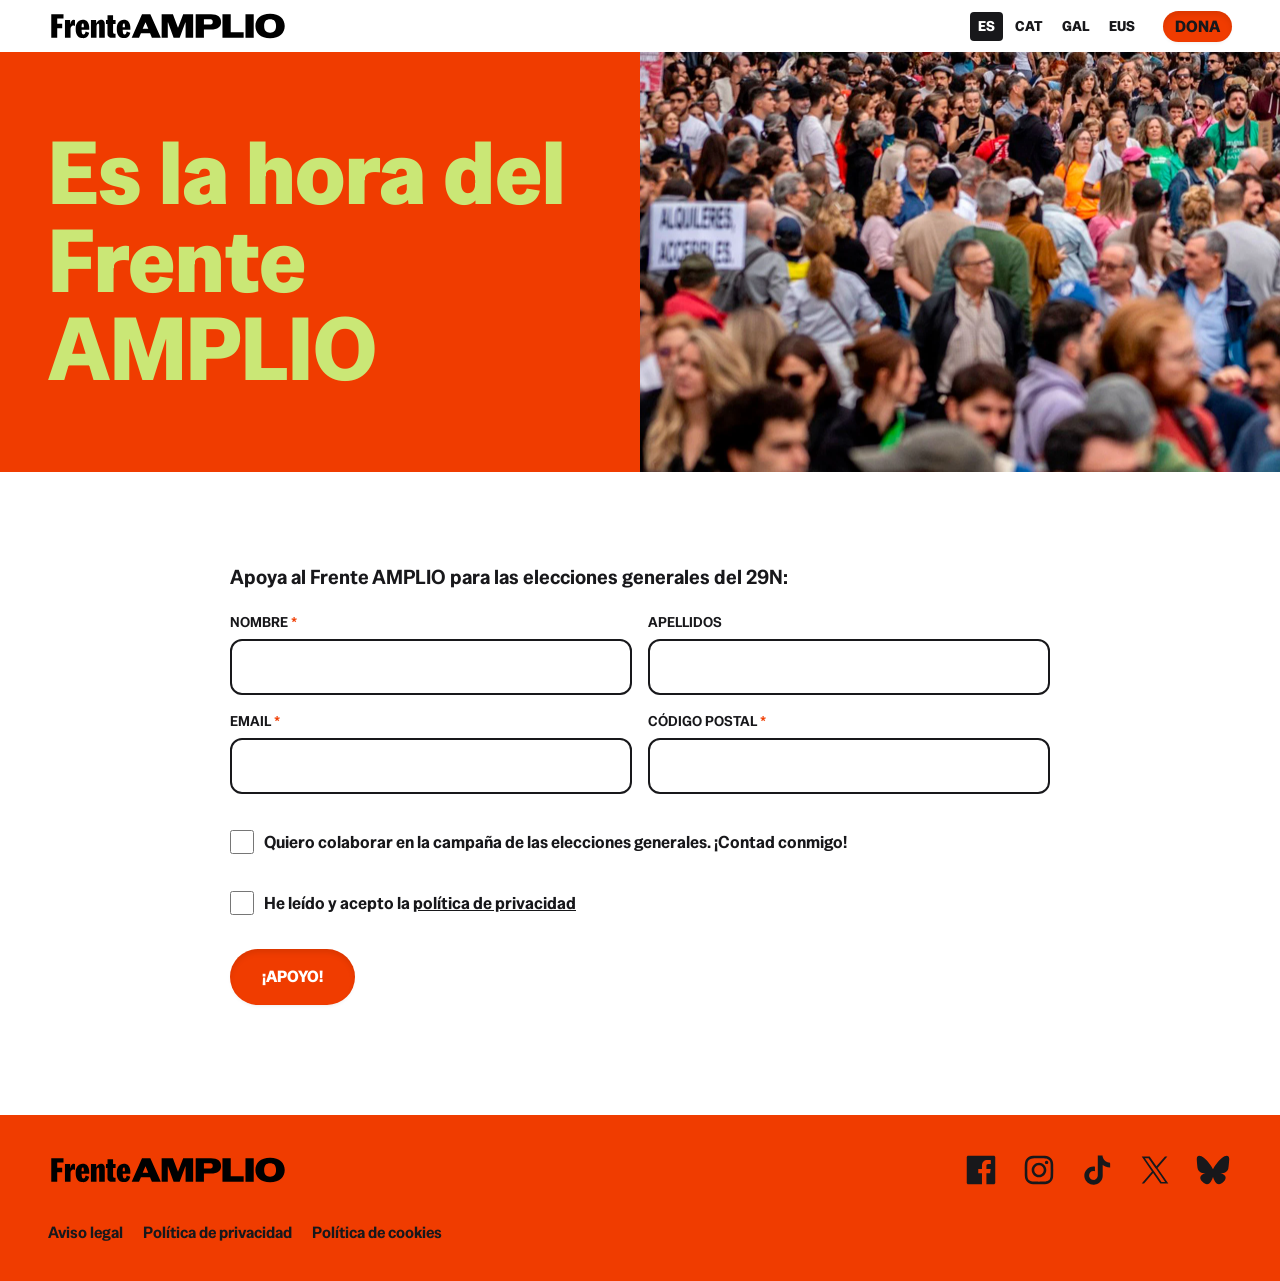
==== commit 3bb6b4e3: "add donation button" ====
--- a/cat/index.html
+++ b/cat/index.html
@@ -30,9 +30,6 @@
     p{margin:0 0 24px;font-size:clamp(16px,2vw,20px)}
     .site-header{display:flex;align-items:center;justify-content:space-between;padding:10px clamp(16px,4vw,48px)}
     .site-header a{color:inherit}
-    .lang-switch{display:flex;gap:4px}
-    .lang-switch a{padding:4px 8px;border-radius:4px;font-size:14px;font-weight:700;text-decoration:none}
-    .lang-switch a[aria-current]{background:#18181b;color:#fff}
     .social{display:flex;flex-wrap:wrap;gap:20px;padding:0;list-style:none}
     .social li a{color:inherit;text-decoration:none}
     .social li a span{position:absolute;width:1px;height:1px;overflow:hidden;clip:rect(1px,1px,1px,1px)}
@@ -49,7 +46,10 @@
     <a class="logo" href="/cat/">
       <img src="/img/logo-cat.svg" alt="Logotip del Front Ampli" width="240px" height="32px">
     </a>
-    <nav class="lang-switch" aria-label="Idioma"><a href="/" lang="es" hreflang="es" data-lang="es" title="Español">ES</a><a href="/cat/" lang="ca" hreflang="ca" data-lang="ca" title="Català" aria-current="true">CAT</a><a href="/gal/" lang="gl" hreflang="gl" data-lang="gl" title="Galego">GAL</a><a href="/eu/" lang="eu" hreflang="eu" data-lang="eu" title="Euskara">EUS</a></nav>
+    <div class="header-actions">
+      <nav class="lang-switch" aria-label="Idioma"><a href="/" lang="es" hreflang="es" data-lang="es" title="Español">ES</a><a href="/cat/" lang="ca" hreflang="ca" data-lang="ca" title="Català" aria-current="true">CAT</a><a href="/gal/" lang="gl" hreflang="gl" data-lang="gl" title="Galego">GAL</a><a href="/eu/" lang="eu" hreflang="eu" data-lang="eu" title="Euskara">EUS</a></nav>
+      <a class="btn btn-small" href="https://cause.lundadonate.org/frenteamplio/donar" target="_blank" rel="noopener">Dona</a>
+    </div>
   </header>
 
   <main>
--- a/css/style.css
+++ b/css/style.css
@@ -254,6 +254,7 @@
   opacity: 0;
   animation: flash 100ms ease-in-out;
   transform: scaleX(2) scaleY(2);
+  pointer-events: none;
 }
 
 .btn:hover::before {
@@ -281,29 +282,58 @@
 }
 
 /** Header **/
-
 .site-header {
   display: flex;
   align-items: center;
   justify-content: space-between;
   padding: 10px clamp(16px, 4vw, 48px);
+  gap: 10px;
 }
 
 .site-header a {
   color: inherit;
 }
 
+.site-header a.btn {
+  color: var(--color-text);
+  padding: 4px 12px 3px;
+}
+
+.site-header a.btn::before {
+  display: none !important;
+  content: none;
+}
+
+.header-actions {
+  display: flex;
+  align-items: center;
+  gap: 10px;
+}
+
 .lang-switch {
   display: flex;
-  gap: 4px;
+  gap: 0;
 }
 
 .lang-switch a {
-  padding: 4px 8px;
+  padding: 4px 6px;
   border-radius: 4px;
-  font-size: 14px;
+  font-size: 12px;
   font-weight: 700;
   text-decoration: none;
+}
+
+@media screen and (min-width: 760px) {
+  .header-actions {
+    gap: 20px;
+  }
+  .lang-switch {
+    gap: 4px;
+  }
+  .lang-switch a {
+    padding: 4px 8px;
+    font-size: 14px;
+  }
 }
 
 .lang-switch a[aria-current] {
@@ -319,6 +349,11 @@
 .body-thanks .site-header,
 .body-textpage .site-header {
   background: var(--color-primary);
+}
+
+.body-thanks .site-header a.btn {
+  background: var(--color-bg);
+  color: var(--color-text);
 }
 
 .logo {
--- a/css/style.css
+++ b/css/style.css
@@ -254,6 +254,7 @@
   opacity: 0;
   animation: flash 100ms ease-in-out;
   transform: scaleX(2) scaleY(2);
+  pointer-events: none;
 }
 
 .btn:hover::before {
@@ -281,29 +282,58 @@
 }
 
 /** Header **/
-
 .site-header {
   display: flex;
   align-items: center;
   justify-content: space-between;
   padding: 10px clamp(16px, 4vw, 48px);
+  gap: 10px;
 }
 
 .site-header a {
   color: inherit;
 }
 
+.site-header a.btn {
+  color: var(--color-text);
+  padding: 4px 12px 3px;
+}
+
+.site-header a.btn::before {
+  display: none !important;
+  content: none;
+}
+
+.header-actions {
+  display: flex;
+  align-items: center;
+  gap: 10px;
+}
+
 .lang-switch {
   display: flex;
-  gap: 4px;
+  gap: 0;
 }
 
 .lang-switch a {
-  padding: 4px 8px;
+  padding: 4px 6px;
   border-radius: 4px;
-  font-size: 14px;
+  font-size: 12px;
   font-weight: 700;
   text-decoration: none;
+}
+
+@media screen and (min-width: 760px) {
+  .header-actions {
+    gap: 20px;
+  }
+  .lang-switch {
+    gap: 4px;
+  }
+  .lang-switch a {
+    padding: 4px 8px;
+    font-size: 14px;
+  }
 }
 
 .lang-switch a[aria-current] {
@@ -319,6 +349,11 @@
 .body-thanks .site-header,
 .body-textpage .site-header {
   background: var(--color-primary);
+}
+
+.body-thanks .site-header a.btn {
+  background: var(--color-bg);
+  color: var(--color-text);
 }
 
 .logo {
